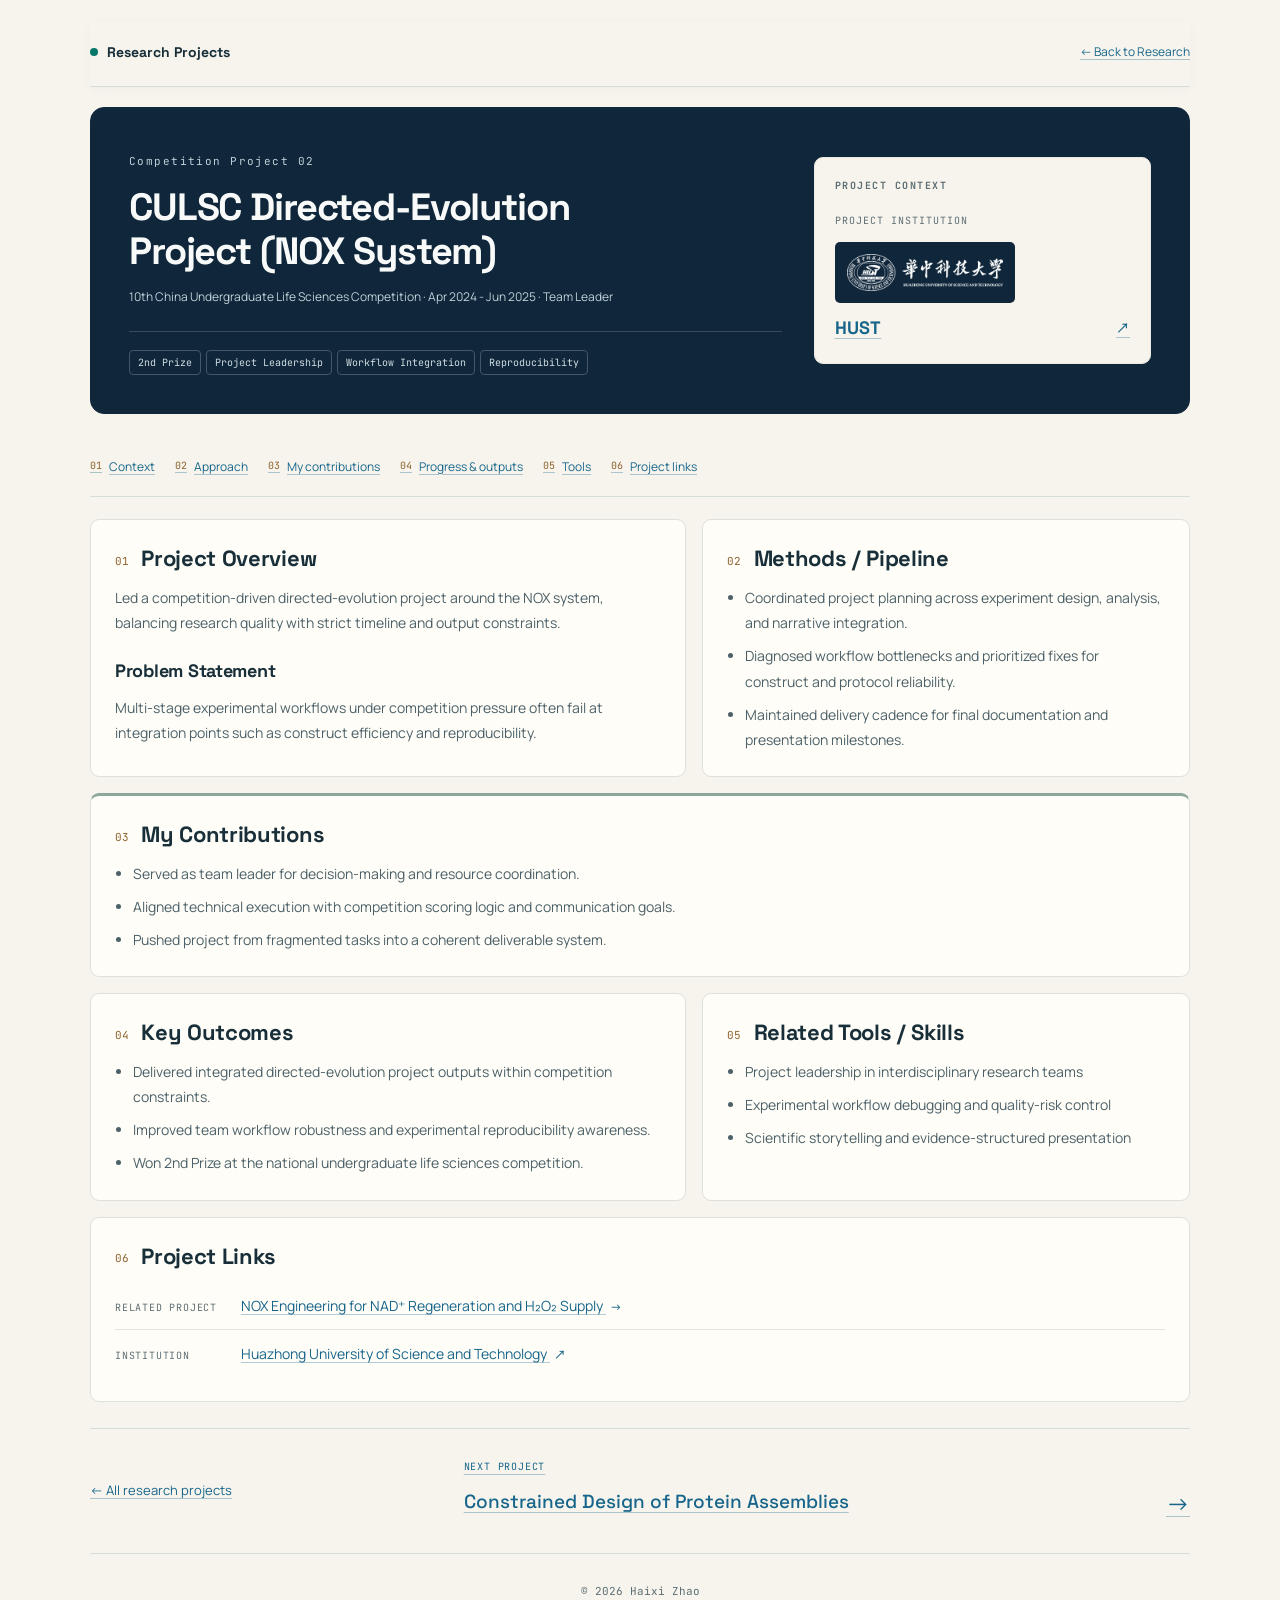
==== projects/culsc-nox-team.html @ 5e9d7536 "Redesign research portfolio with guided exploration and official affiliation resources" ====
<!doctype html>
<html lang="en">
  <head>
    <meta charset="UTF-8" />
    <meta name="viewport" content="width=device-width, initial-scale=1.0" />
    <title>CULSC NOX Project | Haixi Zhao</title>
    <link rel="stylesheet" href="../styles/project.css?v=20261003f" />
  </head>
  <body>
    <main class="project-shell">
      <header class="topbar">
        <div class="logo"><span class="dot"></span>Research Projects</div>
        <a class="backlink" href="../index.html#research">← Back to Research</a>
      </header>

      <section class="project-header">
        <div class="project-header-grid">
          <div>
            <p class="kicker">Competition Project 02</p>
            <h1 class="project-title">CULSC Directed-Evolution Project (NOX System)</h1>
            <p class="project-meta">10th China Undergraduate Life Sciences Competition · Apr 2024 - Jun 2025 · Team Leader</p>
            <div class="tags">
              <span class="tag">2nd Prize</span>
              <span class="tag">Project Leadership</span>
              <span class="tag">Workflow Integration</span>
              <span class="tag">Reproducibility</span>
            </div>
          </div>
          <aside class="project-academic-card">
            <h2>Project Context</h2>
            <div class="academic-stack">
              <div class="academic-item project-institution">
                <span class="academic-label">Project institution</span>
                <a class="institution-link" href="https://english.hust.edu.cn/" target="_blank" rel="noreferrer" aria-label="Huazhong University of Science and Technology official website">
                  <img class="institution-mark institution-mark--inverse" src="../assets/institutions/hust-white.png" alt="" width="400" height="94" />
                  <strong class="institution-name">HUST</strong>
                  <span class="external-arrow" aria-hidden="true">↗</span>
                </a>
              </div>
            </div>
          </aside>
        </div>
      </section>

      <nav class="project-toc" aria-label="Project sections">
        <a href="#question"><span>01</span> Context</a>
        <a href="#approach"><span>02</span> Approach</a>
        <a href="#contributions"><span>03</span> My contributions</a>
        <a href="#progress"><span>04</span> Progress &amp; outputs</a>
        <a href="#tools"><span>05</span> Tools</a>
        <a href="#project-links"><span>06</span> Project links</a>
      </nav>

      <section class="project-layout">
        <article class="block" id="question">
          <h2 data-step="01">Project Overview</h2>
          <p class="section-lead">
            Led a competition-driven directed-evolution project around the NOX system, balancing research quality with strict timeline and output constraints.
          </p>
          <h2>Problem Statement</h2>
          <p class="section-lead">
            Multi-stage experimental workflows under competition pressure often fail at integration points such as construct efficiency and reproducibility.
          </p>
        </article>

        <article class="block" id="approach">
          <h2 data-step="02">Methods / Pipeline</h2>
          <ul class="bullets">
            <li>Coordinated project planning across experiment design, analysis, and narrative integration.</li>
            <li>Diagnosed workflow bottlenecks and prioritized fixes for construct and protocol reliability.</li>
            <li>Maintained delivery cadence for final documentation and presentation milestones.</li>
          </ul>
        </article>

        <article class="block block-contributions" id="contributions">
          <h2 data-step="03">My Contributions</h2>
          <ul class="bullets">
            <li>Served as team leader for decision-making and resource coordination.</li>
            <li>Aligned technical execution with competition scoring logic and communication goals.</li>
            <li>Pushed project from fragmented tasks into a coherent deliverable system.</li>
          </ul>
        </article>

        <article class="block" id="progress">
          <h2 data-step="04">Key Outcomes</h2>
          <ul class="bullets">
            <li>Delivered integrated directed-evolution project outputs within competition constraints.</li>
            <li>Improved team workflow robustness and experimental reproducibility awareness.</li>
            <li>Won 2nd Prize at the national undergraduate life sciences competition.</li>
          </ul>
        </article>

        <article class="block" id="tools">
          <h2 data-step="05">Related Tools / Skills</h2>
          <ul class="bullets">
            <li>Project leadership in interdisciplinary research teams</li>
            <li>Experimental workflow debugging and quality-risk control</li>
            <li>Scientific storytelling and evidence-structured presentation</li>
          </ul>
        </article>
      </section>

      <section class="project-resources block" id="project-links">
        <h2 data-step="06">Project Links</h2>
        <ul class="resource-list">
          <li><span class="resource-type">Related project</span><a href="nox-directed-evolution.html">NOX Engineering for NAD⁺ Regeneration and H₂O₂ Supply <span class="external-arrow" aria-hidden="true">→</span></a></li>
          <li><span class="resource-type">Institution</span><a href="https://english.hust.edu.cn/" target="_blank" rel="noreferrer">Huazhong University of Science and Technology <span class="external-arrow" aria-hidden="true">↗</span></a></li>
        </ul>
      </section>

      <nav class="project-navigation" aria-label="Continue exploring research">
        <a class="project-nav-back" href="../index.html#research">← All research projects</a>
        <a class="project-next" href="rfd3-symmetric-assemblies.html">
          <span class="next-label">Next project</span>
          <strong>Constrained Design of Protein Assemblies</strong>
          <span class="next-arrow" aria-hidden="true">→</span>
        </a>
      </nav>

      <footer class="footer">© <span id="year"></span> Haixi Zhao</footer>
    </main>
    <script src="../scripts/main.js?v=20261003f"></script>
  </body>
</html>
---- styles/project.css ----
@import url("./main.css?v=20261003f");

body {
  --text: #182f3a;
  --muted: #5d6e74;
  --link-color: #17658a;
  --link-hover: #087768;
  --link-active: #075b50;
  --focus-color: #087768;
  color: var(--text);
  background: #f6f4ed;
}

body::before,
body::after,
.project-wave-canvas {
  display: none;
}

.project-shell {
  width: min(1100px, calc(100% - 40px));
  margin: 22px auto 42px;
  position: relative;
}

.project-shell .topbar {
  position: static;
  padding: 10px 0 14px;
  border: 0;
  border-bottom: 1px solid #d7ddd7;
  border-radius: 0;
  background: transparent;
  backdrop-filter: none;
}

.project-shell .logo {
  color: var(--text);
  font-size: 14px;
}

.project-shell .logo .dot {
  background: #087768;
  box-shadow: none;
}

.backlink {
  display: inline-flex;
  align-items: center;
  min-height: 40px;
  color: var(--link-color);
  font-size: 12px;
  transition: color 160ms ease, transform 160ms ease;
}

.backlink:is(:hover, :focus-visible) {
  color: var(--link-hover);
  transform: translateX(-2px);
}

.backlink:active {
  transform: translate(-1px, 1px);
}

.project-header {
  margin-top: 20px;
  border: 1px solid #10263a;
  border-radius: 14px;
  background: #10263a;
  color: #f7faf8;
  padding: clamp(24px, 4vw, 38px);
}

.project-header-grid {
  display: grid;
  grid-template-columns: minmax(0, 1.45fr) minmax(270px, 0.75fr);
  gap: 32px;
  align-items: center;
}

.project-header .kicker {
  display: inline-flex;
  align-items: center;
  gap: 8px;
  margin: 0;
  color: #bfd2d9;
  font-family: "JetBrains Mono", monospace;
  font-size: 11px;
  letter-spacing: 0.13em;
}

.project-header .kicker::before {
  width: 6px;
  height: 6px;
  background: #c7a16a;
  box-shadow: none;
}

.project-title {
  margin: 14px 0 4px;
  color: #f7faf8;
  font-size: clamp(28px, 3.3vw, 38px);
  line-height: 1.14;
  letter-spacing: -0.03em;
  max-width: 27ch;
  text-wrap: balance;
  font-family: "Space Grotesk", "Noto Sans SC", sans-serif;
}

.project-summary {
  max-width: 68ch;
  margin: 18px 0 0;
  color: #d3dfe3;
  font-size: clamp(16px, 1.7vw, 18px);
  line-height: 1.7;
}

.project-meta-row {
  display: flex;
  flex-wrap: wrap;
  gap: 8px;
  margin-top: 22px;
}

.project-meta {
  color: #bfd2d9;
  font-size: 12px;
}

.project-header p.project-meta {
  display: block;
  width: auto;
  margin: 14px 0 0;
  line-height: 1.7;
}

.project-pill {
  display: inline-flex;
  align-items: center;
  min-height: 32px;
  padding: 5px 10px;
  border: 1px solid #425769;
  border-radius: 5px;
  color: #e2ebed;
  font-size: 11px;
  letter-spacing: 0.02em;
}

.project-academic-card {
  border: 1px solid #ece9df;
  border-radius: 9px;
  background: #f6f4ed;
  color: var(--text);
  padding: 20px;
}

.project-academic-card h2 {
  margin: 0 0 18px;
  color: #5d6e74;
  font-size: 10px;
  text-transform: uppercase;
  letter-spacing: 0.15em;
  font-family: "JetBrains Mono", monospace;
}

.academic-stack {
  display: grid;
  gap: 18px;
}

.academic-item + .academic-item {
  padding-top: 16px;
  border-top: 1px solid #d7ddd7;
}

.academic-label {
  display: block;
  margin-bottom: 9px;
  color: var(--muted);
  font-size: 10px;
  letter-spacing: 0.1em;
  text-transform: uppercase;
  font-family: "JetBrains Mono", monospace;
}

.institution-link {
  display: grid;
  grid-template-columns: minmax(0, 1fr) auto;
  align-items: center;
  gap: 10px;
  padding: 4px 0;
}

.institution-mark {
  display: block;
  grid-column: 1 / -1;
  justify-self: start;
  width: auto;
  height: 62px;
  max-width: 100%;
  object-fit: contain;
  margin-bottom: 4px;
}

.institution-mark--wide {
  width: 170px;
  height: auto;
  max-height: 62px;
}

.institution-mark--inverse {
  width: 180px;
  height: auto;
  max-height: none;
  padding: 12px;
  border-radius: 5px;
  background: #10263a;
}

.institution-parent {
  display: inline-grid;
  gap: 7px;
  padding: 4px 0 10px;
  font-size: 11px;
}

.institution-name {
  display: block;
  color: inherit;
  font-size: 18px;
  line-height: 1.25;
  font-weight: 700;
  letter-spacing: 0.01em;
  font-family: "Space Grotesk", "Noto Sans SC", sans-serif;
}

.mentor-name {
  color: var(--text);
  font-size: 19px;
  font-weight: 700;
  line-height: 1.4;
}

.mentor-name a {
  color: var(--link-color);
}

.mentor-name a:is(:hover, :focus-visible) {
  color: var(--link-hover);
}

.lab-link {
  margin: 9px 0 0;
  font-size: 13px;
  line-height: 1.5;
}

.external-arrow {
  display: inline-block;
  margin-left: 4px;
  font-size: 0.85em;
  font-weight: 500;
}

.project-external-link {
  display: grid;
  gap: 8px;
  color: var(--link-color);
  text-decoration: none;
  transition: color 160ms ease, transform 160ms ease;
}

.project-external-link:is(:hover, :focus-visible) {
  color: var(--link-hover);
  transform: translateX(2px);
}

.project-external-link:active {
  transform: translate(1px, 1px);
}

.project-external-link .institution-name,
.project-link-jump {
  color: inherit;
}

.project-link-copy {
  color: var(--muted);
  font-size: 13px;
  line-height: 1.6;
}

.project-link-jump {
  font-size: 12px;
  text-decoration: underline;
  text-underline-offset: 0.22em;
}

.project-header .tags {
  margin-top: 24px;
  padding-top: 18px;
  border-top: 1px solid #354b5d;
}

.project-header .tag {
  border: 1px solid #425769;
  border-radius: 4px;
  color: #cfdee3;
  background: transparent;
  padding: 4px 8px;
  font-size: 10px;
}

.project-header .project-summary a[href],
.project-header a.tag[href] {
  color: #9bd6e7;
  text-decoration-color: #9bd6e766;
}

.project-header .project-summary a[href]:is(:hover, :focus-visible),
.project-header a.tag[href]:is(:hover, :focus-visible) {
  color: #9ee4c5;
  text-decoration-color: currentColor;
  outline-color: #9ee4c5;
}

.project-header .project-summary a[href]:active,
.project-header a.tag[href]:active {
  color: #cbf1e2;
}

.project-header a.tag[href] {
  min-height: 30px;
  display: inline-flex;
  align-items: center;
}

.project-toc {
  display: flex;
  flex-wrap: wrap;
  gap: 4px 20px;
  margin: 22px 0;
  padding: 10px 0;
  border-bottom: 1px solid #d7ddd7;
}

.project-toc a {
  display: inline-flex;
  align-items: center;
  gap: 7px;
  min-height: 40px;
  font-size: 12px;
}

.project-toc a span {
  color: #8f622d;
  font-family: "JetBrains Mono", monospace;
  font-size: 10px;
}

.project-toc a:is(:hover, :focus-visible, :active) span {
  color: inherit;
}

.project-layout {
  display: grid;
  grid-template-columns: minmax(0, 1.1fr) minmax(0, 0.9fr);
  gap: 16px;
}

.block {
  border: 1px solid #dde1da;
  border-radius: 9px;
  background: #fffdf7;
  padding: 24px;
  scroll-margin-top: 24px;
}

.block-contributions {
  grid-column: 1 / -1;
  border-top: 3px solid #8ba89b;
}

.block h2 {
  margin: 0 0 12px;
  color: var(--text);
  font-size: 22px;
  line-height: 1.3;
  letter-spacing: -0.015em;
  font-family: "Space Grotesk", "Noto Sans SC", sans-serif;
}

.block h2[data-step]::before {
  content: attr(data-step);
  display: inline-block;
  margin-right: 12px;
  color: #8f622d;
  font-size: 11px;
  font-weight: 400;
  letter-spacing: 0.02em;
  vertical-align: middle;
  font-family: "JetBrains Mono", monospace;
}

.block .section-lead + h2 {
  margin-top: 24px;
  font-size: 18px;
}

.block .section-lead,
.bullets {
  color: #4b6068;
  font-size: 14px;
  line-height: 1.8;
}

.bullets {
  margin: 0;
  padding-left: 18px;
}

.bullets li + li {
  margin-top: 8px;
}

.project-resources {
  margin-top: 16px;
}

.resource-list {
  list-style: none;
  padding: 0;
  margin: 0;
}

.resource-list li {
  display: grid;
  grid-template-columns: 110px minmax(0, 1fr);
  gap: 16px;
  align-items: baseline;
  padding: 12px 0;
  font-size: 14px;
}

.resource-list li + li {
  border-top: 1px solid #e3e5df;
}

.resource-type,
.next-label {
  color: var(--muted);
  font-size: 10px;
  letter-spacing: 0.08em;
  text-transform: uppercase;
  font-family: "JetBrains Mono", monospace;
}

.project-navigation {
  display: grid;
  grid-template-columns: minmax(0, 0.65fr) minmax(0, 1.35fr);
  gap: 24px;
  align-items: center;
  margin-top: 26px;
  padding: 22px 0;
  border-top: 1px solid #d7ddd7;
  border-bottom: 1px solid #d7ddd7;
}

.project-nav-back {
  display: inline-flex;
  align-items: center;
  min-height: 44px;
  font-size: 13px;
}

.project-next {
  display: grid;
  grid-template-columns: minmax(0, 1fr) auto;
  gap: 7px 14px;
  align-items: center;
  padding: 8px 0;
  transition: color 160ms ease, transform 160ms ease;
}

.project-next .next-label {
  grid-column: 1 / -1;
  color: inherit;
}

.project-next strong {
  font-size: 19px;
  font-weight: 500;
  line-height: 1.4;
  font-family: "Space Grotesk", "Noto Sans SC", sans-serif;
}

.next-arrow {
  font-size: 24px;
}

.project-next:is(:hover, :focus-visible) {
  transform: translateX(3px);
}

.project-next:active {
  transform: translate(1px, 1px);
}

.project-shell .footer {
  display: block;
  margin-top: 20px;
  padding: 10px 0 0;
  text-align: center;
  font-size: 11px;
}

@media (max-width: 900px) {
  .project-header-grid {
    grid-template-columns: 1fr;
    gap: 24px;
  }

  .project-title {
    max-width: 30ch;
  }

  .project-academic-card {
    padding: 18px;
  }

  .academic-stack {
    grid-template-columns: repeat(2, minmax(0, 1fr));
    gap: 24px;
  }

  .academic-item + .academic-item {
    padding-top: 0;
    padding-left: 20px;
    border-top: 0;
    border-left: 1px solid #d7ddd7;
  }

  .project-layout {
    grid-template-columns: 1fr;
  }
}

@media (max-width: 560px) {
  .project-shell {
    width: calc(100% - 28px);
    margin-top: 12px;
  }

  .project-shell .topbar {
    flex-wrap: wrap;
    gap: 2px 14px;
  }

  .project-header {
    padding: 24px 20px;
  }

  .project-title {
    font-size: 28px;
  }

  .academic-stack,
  .project-navigation {
    grid-template-columns: 1fr;
    gap: 18px;
  }

  .academic-item + .academic-item {
    padding-top: 16px;
    padding-left: 0;
    border-top: 1px solid #d7ddd7;
    border-left: 0;
  }

  .project-toc {
    gap: 2px 16px;
    margin: 16px 0;
  }

  .block {
    padding: 20px;
  }

  .resource-list li {
    grid-template-columns: 1fr;
    gap: 5px;
  }
}

@media (prefers-reduced-motion: reduce) {
  .backlink,
  .project-external-link,
  .project-next {
    transition: none;
    transform: none;
  }

  .backlink:is(:hover, :focus-visible, :active),
  .project-external-link:is(:hover, :focus-visible, :active),
  .project-next:is(:hover, :focus-visible, :active) {
    transform: none;
  }
}
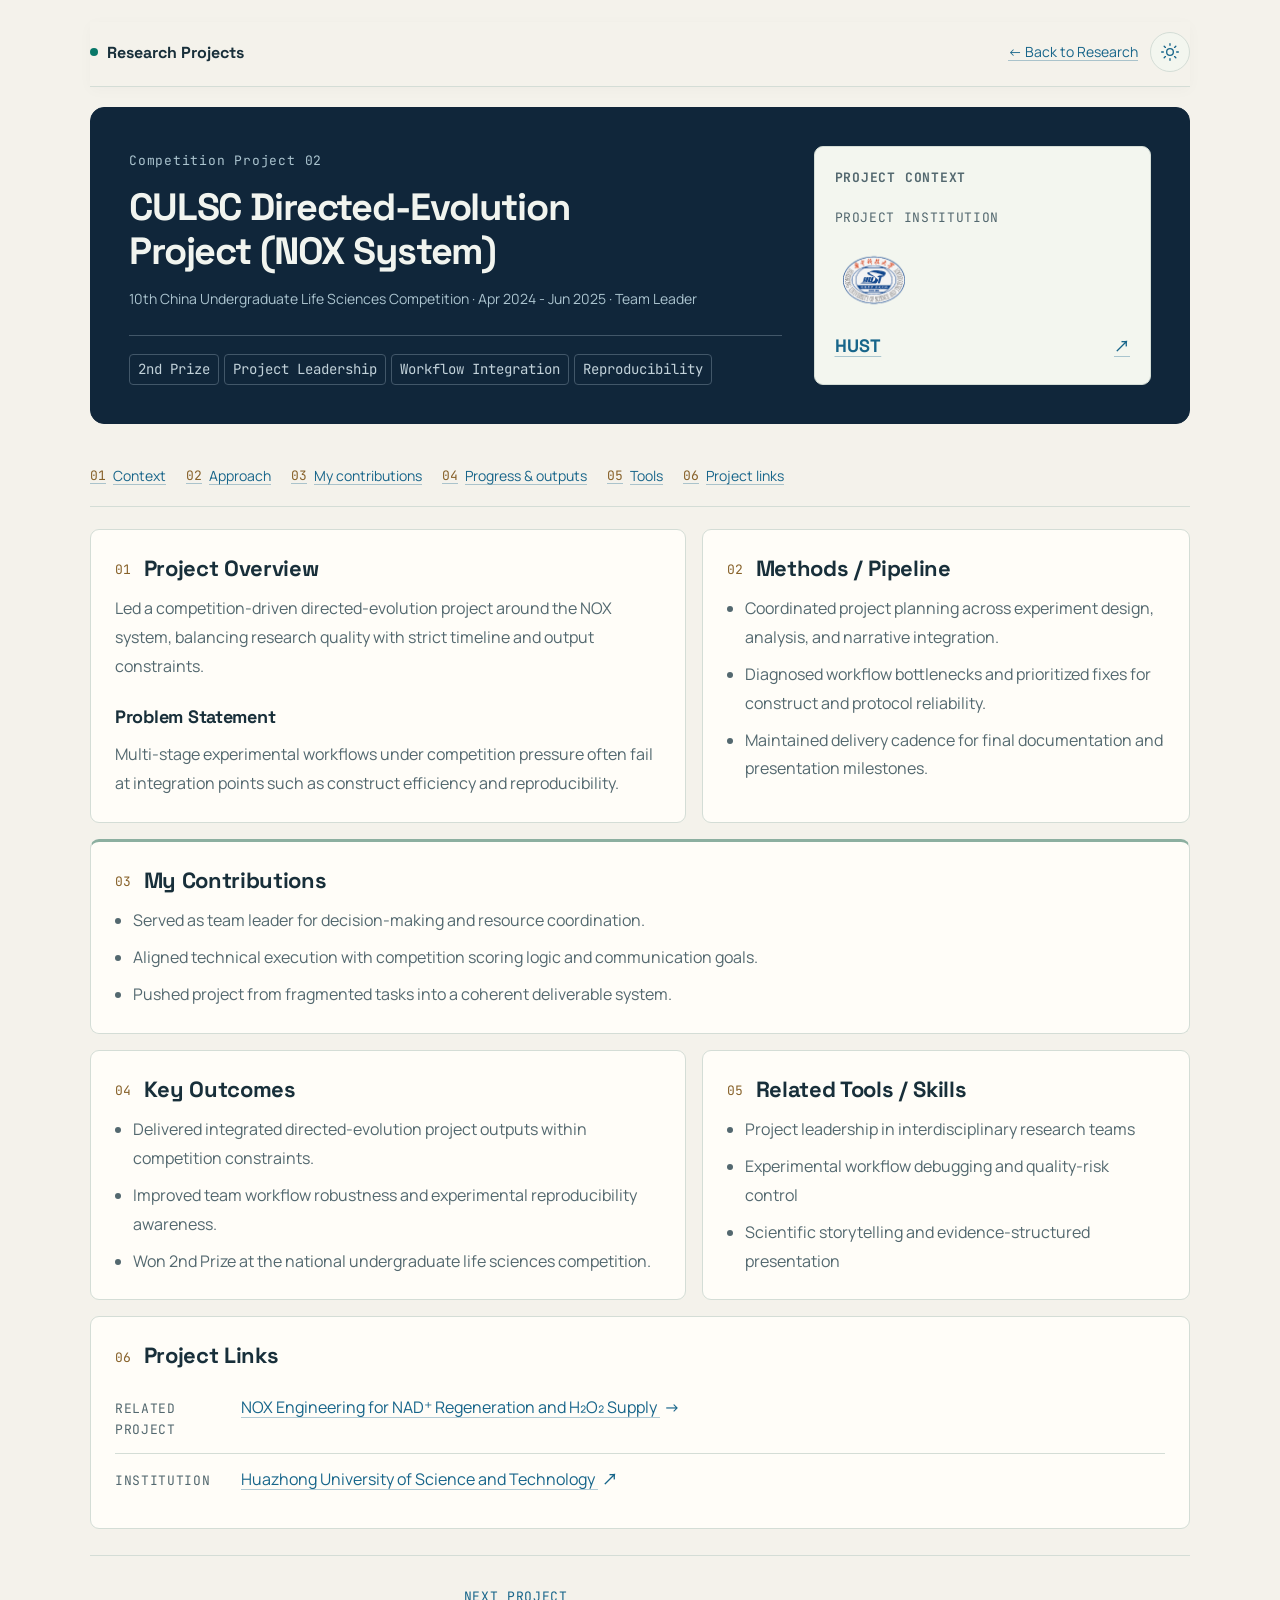
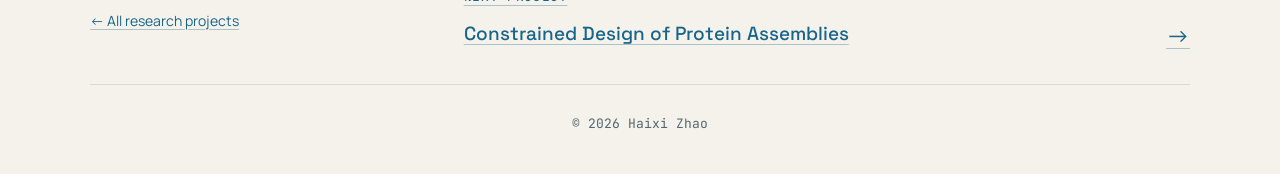
==== commit 564bfeb8: "Add day and night themes, improve readability and link lab profiles" ====
--- a/projects/culsc-nox-team.html
+++ b/projects/culsc-nox-team.html
@@ -1,16 +1,17 @@
 <!doctype html>
-<html lang="en">
+<html lang="en" data-theme="light">
   <head>
     <meta charset="UTF-8" />
     <meta name="viewport" content="width=device-width, initial-scale=1.0" />
     <title>CULSC NOX Project | Haixi Zhao</title>
-    <link rel="stylesheet" href="../styles/project.css?v=20261003f" />
+    <script>(function(){var theme="light";try{var saved=localStorage.getItem("haixi-theme");if(saved==="dark")theme="dark";}catch(e){}document.documentElement.dataset.theme=theme;})();</script>
+    <link rel="stylesheet" href="../styles/project.css?v=20261003g" />
   </head>
   <body>
     <main class="project-shell">
       <header class="topbar">
         <div class="logo"><span class="dot"></span>Research Projects</div>
-        <a class="backlink" href="../index.html#research">← Back to Research</a>
+        <div class="header-controls"><a class="backlink" href="../index.html#research">← Back to Research</a><button class="theme-toggle" type="button" data-theme-toggle aria-label="Switch to dark theme" aria-pressed="false" title="Switch to dark theme"><svg data-theme-icon="day" viewBox="0 0 24 24" width="20" height="20" fill="none" stroke="currentColor" stroke-width="1.6" stroke-linecap="round" aria-hidden="true"><circle cx="12" cy="12" r="4"/><path d="M12 2v2m0 16v2M2 12h2m16 0h2M5 5l1.5 1.5m11 11L19 19M5 19l1.5-1.5m11-11L19 5"/></svg><svg data-theme-icon="night" viewBox="0 0 24 24" width="20" height="20" fill="none" stroke="currentColor" stroke-width="1.6" stroke-linecap="round" stroke-linejoin="round" aria-hidden="true"><path d="M20.5 14.4A8.5 8.5 0 0 1 9.6 3.5a8.5 8.5 0 1 0 10.9 10.9Z"/></svg></button></div>
       </header>
 
       <section class="project-header">
@@ -32,7 +33,7 @@
               <div class="academic-item project-institution">
                 <span class="academic-label">Project institution</span>
                 <a class="institution-link" href="https://english.hust.edu.cn/" target="_blank" rel="noreferrer" aria-label="Huazhong University of Science and Technology official website">
-                  <img class="institution-mark institution-mark--inverse" src="../assets/institutions/hust-white.png" alt="" width="400" height="94" />
+                  <img class="institution-mark" src="../assets/institutions/hust.png" alt="" width="256" height="256" />
                   <strong class="institution-name">HUST</strong>
                   <span class="external-arrow" aria-hidden="true">↗</span>
                 </a>
@@ -119,6 +120,6 @@
 
       <footer class="footer">© <span id="year"></span> Haixi Zhao</footer>
     </main>
-    <script src="../scripts/main.js?v=20261003f"></script>
+    <script src="../scripts/main.js?v=20261003g"></script>
   </body>
 </html>
--- a/styles/project.css
+++ b/styles/project.css
@@ -1,14 +1,7 @@
-@import url("./main.css?v=20261003f");
+@import url("./main.css?v=20261003g");
 
 body {
-  --text: #182f3a;
-  --muted: #5d6e74;
-  --link-color: #17658a;
-  --link-hover: #087768;
-  --link-active: #075b50;
-  --focus-color: #087768;
-  color: var(--text);
-  background: #f6f4ed;
+  font-size: 16px;
 }
 
 body::before,
@@ -25,21 +18,34 @@
 
 .project-shell .topbar {
   position: static;
+  display: flex;
+  justify-content: space-between;
+  align-items: center;
+  gap: 16px;
   padding: 10px 0 14px;
   border: 0;
-  border-bottom: 1px solid #d7ddd7;
+  border-bottom: 1px solid var(--line);
   border-radius: 0;
   background: transparent;
   backdrop-filter: none;
 }
 
+.project-shell .header-controls {
+  display: flex;
+  align-items: center;
+  justify-content: flex-end;
+  flex-wrap: wrap;
+  gap: 12px;
+  min-width: 0;
+}
+
 .project-shell .logo {
-  color: var(--text);
-  font-size: 14px;
+  color: var(--ink);
+  font-size: 16px;
 }
 
 .project-shell .logo .dot {
-  background: #087768;
+  background: var(--accent);
   box-shadow: none;
 }
 
@@ -48,7 +54,7 @@
   align-items: center;
   min-height: 40px;
   color: var(--link-color);
-  font-size: 12px;
+  font-size: 14px;
   transition: color 160ms ease, transform 160ms ease;
 }
 
@@ -63,10 +69,10 @@
 
 .project-header {
   margin-top: 20px;
-  border: 1px solid #10263a;
+  border: 1px solid var(--hero-bg);
   border-radius: 14px;
-  background: #10263a;
-  color: #f7faf8;
+  background: var(--hero-bg);
+  color: var(--hero-text);
   padding: clamp(24px, 4vw, 38px);
 }
 
@@ -82,22 +88,22 @@
   align-items: center;
   gap: 8px;
   margin: 0;
-  color: #bfd2d9;
+  color: var(--hero-subtle);
   font-family: "JetBrains Mono", monospace;
-  font-size: 11px;
-  letter-spacing: 0.13em;
+  font-size: 13px;
+  letter-spacing: 0.06em;
 }
 
 .project-header .kicker::before {
   width: 6px;
   height: 6px;
-  background: #c7a16a;
+  background: var(--number);
   box-shadow: none;
 }
 
 .project-title {
   margin: 14px 0 4px;
-  color: #f7faf8;
+  color: var(--hero-text);
   font-size: clamp(28px, 3.3vw, 38px);
   line-height: 1.14;
   letter-spacing: -0.03em;
@@ -109,7 +115,7 @@
 .project-summary {
   max-width: 68ch;
   margin: 18px 0 0;
-  color: #d3dfe3;
+  color: var(--hero-muted);
   font-size: clamp(16px, 1.7vw, 18px);
   line-height: 1.7;
 }
@@ -122,8 +128,8 @@
 }
 
 .project-meta {
-  color: #bfd2d9;
-  font-size: 12px;
+  color: var(--hero-subtle);
+  font-size: 14px;
 }
 
 .project-header p.project-meta {
@@ -138,27 +144,27 @@
   align-items: center;
   min-height: 32px;
   padding: 5px 10px;
-  border: 1px solid #425769;
+  border: 1px solid var(--hero-line);
   border-radius: 5px;
-  color: #e2ebed;
-  font-size: 11px;
+  color: var(--hero-text);
+  font-size: 14px;
   letter-spacing: 0.02em;
 }
 
 .project-academic-card {
-  border: 1px solid #ece9df;
+  border: 1px solid var(--line);
   border-radius: 9px;
-  background: #f6f4ed;
-  color: var(--text);
+  background: var(--surface);
+  color: var(--ink);
   padding: 20px;
 }
 
 .project-academic-card h2 {
   margin: 0 0 18px;
-  color: #5d6e74;
-  font-size: 10px;
+  color: var(--muted);
+  font-size: 13px;
   text-transform: uppercase;
-  letter-spacing: 0.15em;
+  letter-spacing: 0.06em;
   font-family: "JetBrains Mono", monospace;
 }
 
@@ -169,15 +175,15 @@
 
 .academic-item + .academic-item {
   padding-top: 16px;
-  border-top: 1px solid #d7ddd7;
+  border-top: 1px solid var(--line);
 }
 
 .academic-label {
   display: block;
   margin-bottom: 9px;
   color: var(--muted);
-  font-size: 10px;
-  letter-spacing: 0.1em;
+  font-size: 13px;
+  letter-spacing: 0.05em;
   text-transform: uppercase;
   font-family: "JetBrains Mono", monospace;
 }
@@ -195,32 +201,26 @@
   grid-column: 1 / -1;
   justify-self: start;
   width: auto;
-  height: 62px;
+  height: 78px;
   max-width: 100%;
   object-fit: contain;
   margin-bottom: 4px;
+  padding: 8px;
+  border-radius: 4px;
+  background: var(--mark-bg);
 }
 
 .institution-mark--wide {
-  width: 170px;
+  width: 186px;
   height: auto;
-  max-height: 62px;
-}
-
-.institution-mark--inverse {
-  width: 180px;
-  height: auto;
-  max-height: none;
-  padding: 12px;
-  border-radius: 5px;
-  background: #10263a;
+  max-height: 78px;
 }
 
 .institution-parent {
   display: inline-grid;
   gap: 7px;
   padding: 4px 0 10px;
-  font-size: 11px;
+  font-size: 14px;
 }
 
 .institution-name {
@@ -234,7 +234,7 @@
 }
 
 .mentor-name {
-  color: var(--text);
+  color: var(--ink);
   font-size: 19px;
   font-weight: 700;
   line-height: 1.4;
@@ -250,14 +250,14 @@
 
 .lab-link {
   margin: 9px 0 0;
-  font-size: 13px;
+  font-size: 14px;
   line-height: 1.5;
 }
 
 .external-arrow {
   display: inline-block;
   margin-left: 4px;
-  font-size: 0.85em;
+  font-size: 1em;
   font-weight: 500;
 }
 
@@ -285,12 +285,12 @@
 
 .project-link-copy {
   color: var(--muted);
-  font-size: 13px;
+  font-size: 14px;
   line-height: 1.6;
 }
 
 .project-link-jump {
-  font-size: 12px;
+  font-size: 14px;
   text-decoration: underline;
   text-underline-offset: 0.22em;
 }
@@ -298,34 +298,34 @@
 .project-header .tags {
   margin-top: 24px;
   padding-top: 18px;
-  border-top: 1px solid #354b5d;
+  border-top: 1px solid var(--hero-line);
 }
 
 .project-header .tag {
-  border: 1px solid #425769;
+  border: 1px solid var(--hero-line);
   border-radius: 4px;
-  color: #cfdee3;
+  color: var(--hero-muted);
   background: transparent;
   padding: 4px 8px;
-  font-size: 10px;
+  font-size: 14px;
 }
 
 .project-header .project-summary a[href],
 .project-header a.tag[href] {
-  color: #9bd6e7;
-  text-decoration-color: #9bd6e766;
+  color: var(--hero-link);
+  text-decoration-color: var(--hero-link);
 }
 
 .project-header .project-summary a[href]:is(:hover, :focus-visible),
 .project-header a.tag[href]:is(:hover, :focus-visible) {
-  color: #9ee4c5;
+  color: var(--hero-hover);
   text-decoration-color: currentColor;
-  outline-color: #9ee4c5;
+  outline-color: var(--hero-hover);
 }
 
 .project-header .project-summary a[href]:active,
 .project-header a.tag[href]:active {
-  color: #cbf1e2;
+  color: var(--hero-active);
 }
 
 .project-header a.tag[href] {
@@ -340,7 +340,7 @@
   gap: 4px 20px;
   margin: 22px 0;
   padding: 10px 0;
-  border-bottom: 1px solid #d7ddd7;
+  border-bottom: 1px solid var(--line);
 }
 
 .project-toc a {
@@ -348,13 +348,13 @@
   align-items: center;
   gap: 7px;
   min-height: 40px;
-  font-size: 12px;
+  font-size: 14px;
 }
 
 .project-toc a span {
-  color: #8f622d;
+  color: var(--number);
   font-family: "JetBrains Mono", monospace;
-  font-size: 10px;
+  font-size: 13px;
 }
 
 .project-toc a:is(:hover, :focus-visible, :active) span {
@@ -368,21 +368,21 @@
 }
 
 .block {
-  border: 1px solid #dde1da;
+  border: 1px solid var(--line);
   border-radius: 9px;
-  background: #fffdf7;
+  background: var(--paper);
   padding: 24px;
   scroll-margin-top: 24px;
 }
 
 .block-contributions {
   grid-column: 1 / -1;
-  border-top: 3px solid #8ba89b;
+  border-top: 3px solid var(--line-strong);
 }
 
 .block h2 {
   margin: 0 0 12px;
-  color: var(--text);
+  color: var(--ink);
   font-size: 22px;
   line-height: 1.3;
   letter-spacing: -0.015em;
@@ -393,8 +393,8 @@
   content: attr(data-step);
   display: inline-block;
   margin-right: 12px;
-  color: #8f622d;
-  font-size: 11px;
+  color: var(--number);
+  font-size: 13px;
   font-weight: 400;
   letter-spacing: 0.02em;
   vertical-align: middle;
@@ -408,8 +408,8 @@
 
 .block .section-lead,
 .bullets {
-  color: #4b6068;
-  font-size: 14px;
+  color: var(--muted);
+  font-size: 16px;
   line-height: 1.8;
 }
 
@@ -438,18 +438,18 @@
   gap: 16px;
   align-items: baseline;
   padding: 12px 0;
-  font-size: 14px;
+  font-size: 16px;
 }
 
 .resource-list li + li {
-  border-top: 1px solid #e3e5df;
+  border-top: 1px solid var(--line);
 }
 
 .resource-type,
 .next-label {
   color: var(--muted);
-  font-size: 10px;
-  letter-spacing: 0.08em;
+  font-size: 13px;
+  letter-spacing: 0.05em;
   text-transform: uppercase;
   font-family: "JetBrains Mono", monospace;
 }
@@ -461,15 +461,15 @@
   align-items: center;
   margin-top: 26px;
   padding: 22px 0;
-  border-top: 1px solid #d7ddd7;
-  border-bottom: 1px solid #d7ddd7;
+  border-top: 1px solid var(--line);
+  border-bottom: 1px solid var(--line);
 }
 
 .project-nav-back {
   display: inline-flex;
   align-items: center;
   min-height: 44px;
-  font-size: 13px;
+  font-size: 14px;
 }
 
 .project-next {
@@ -510,7 +510,7 @@
   margin-top: 20px;
   padding: 10px 0 0;
   text-align: center;
-  font-size: 11px;
+  font-size: 13px;
 }
 
 @media (max-width: 900px) {
@@ -536,7 +536,7 @@
     padding-top: 0;
     padding-left: 20px;
     border-top: 0;
-    border-left: 1px solid #d7ddd7;
+    border-left: 1px solid var(--line);
   }
 
   .project-layout {
@@ -552,7 +552,12 @@
 
   .project-shell .topbar {
     flex-wrap: wrap;
-    gap: 2px 14px;
+    gap: 8px 14px;
+  }
+
+  .project-shell .header-controls {
+    width: 100%;
+    justify-content: space-between;
   }
 
   .project-header {
@@ -572,7 +577,7 @@
   .academic-item + .academic-item {
     padding-top: 16px;
     padding-left: 0;
-    border-top: 1px solid #d7ddd7;
+    border-top: 1px solid var(--line);
     border-left: 0;
   }
 
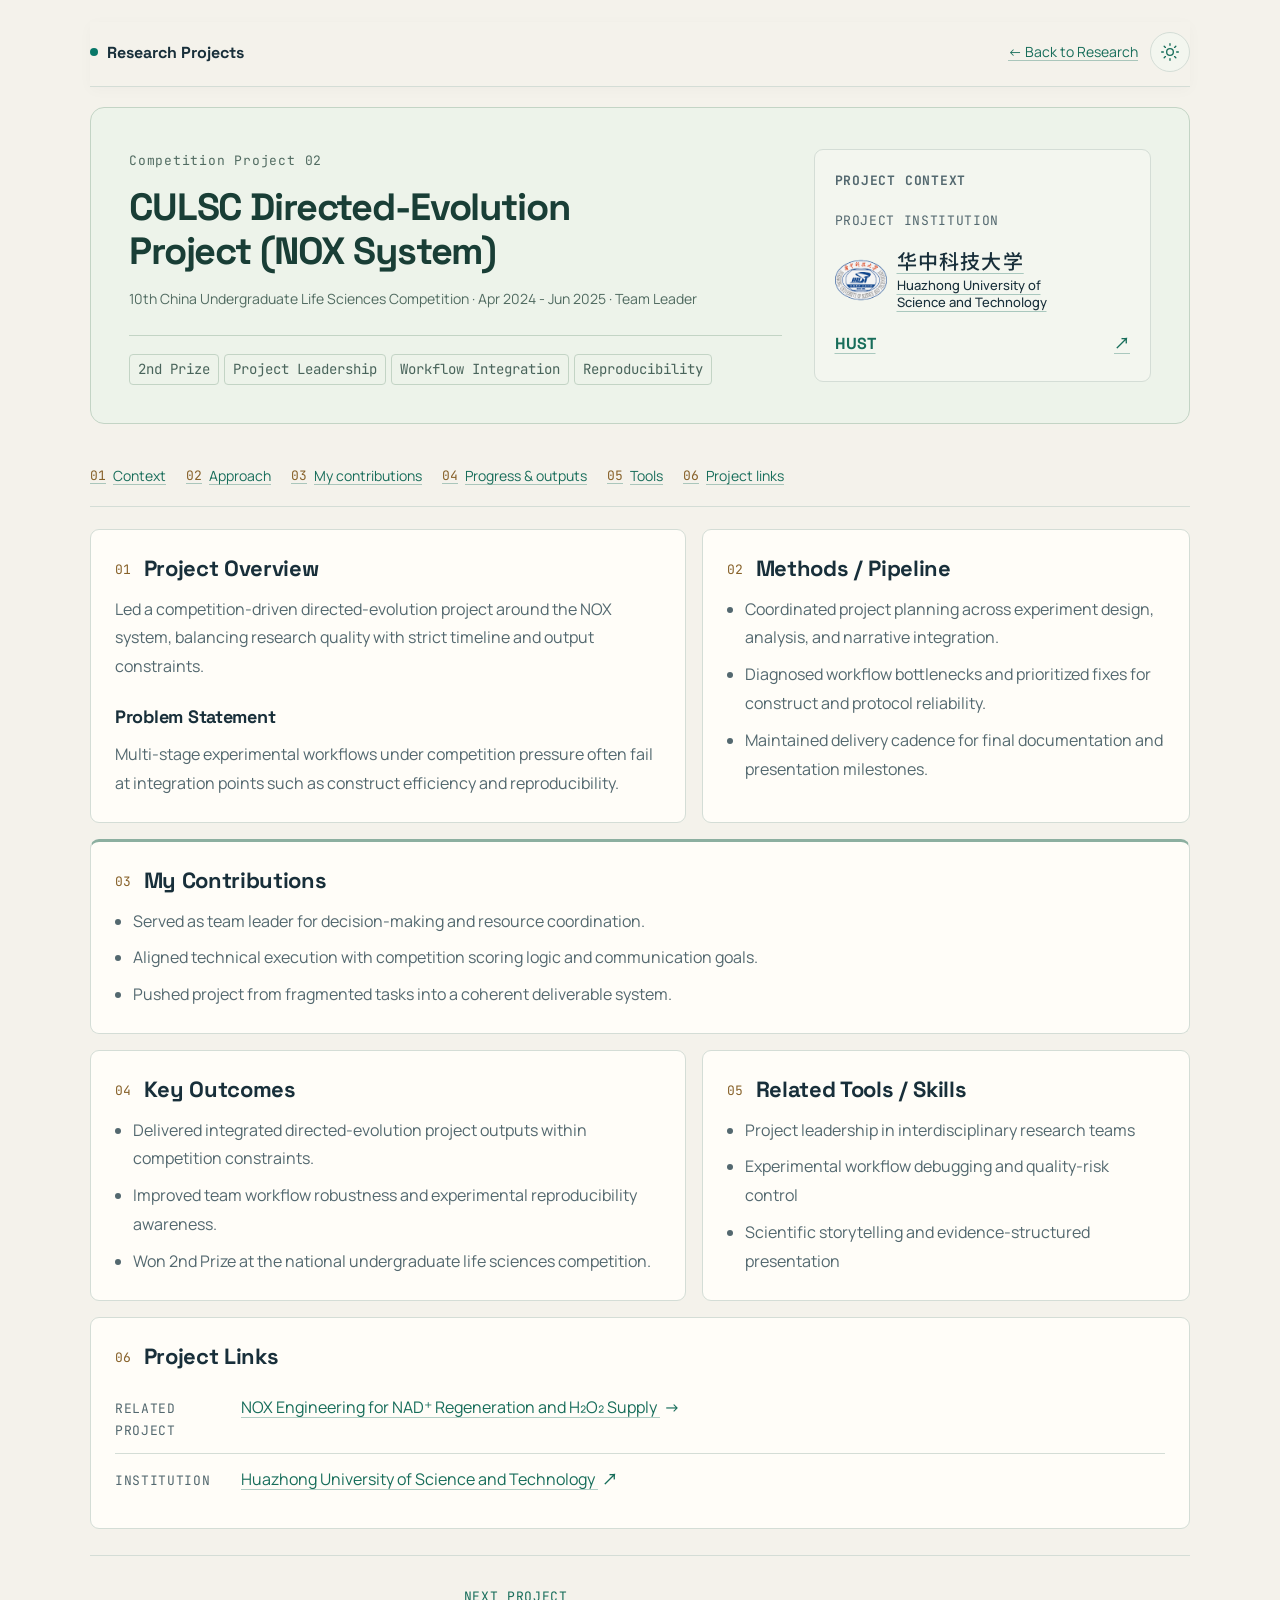
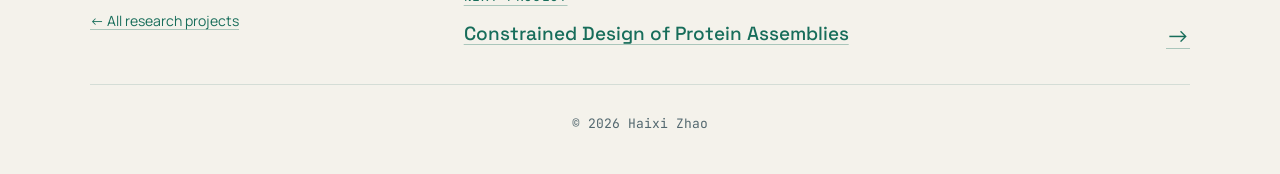
==== commit ee03d490: "Unify university identities and make daytime design fully light" ====
--- a/projects/culsc-nox-team.html
+++ b/projects/culsc-nox-team.html
@@ -5,7 +5,7 @@
     <meta name="viewport" content="width=device-width, initial-scale=1.0" />
     <title>CULSC NOX Project | Haixi Zhao</title>
     <script>(function(){var theme="light";try{var saved=localStorage.getItem("haixi-theme");if(saved==="dark")theme="dark";}catch(e){}document.documentElement.dataset.theme=theme;})();</script>
-    <link rel="stylesheet" href="../styles/project.css?v=20261003g" />
+    <link rel="stylesheet" href="../styles/project.css?v=20261003h" />
   </head>
   <body>
     <main class="project-shell">
@@ -33,7 +33,7 @@
               <div class="academic-item project-institution">
                 <span class="academic-label">Project institution</span>
                 <a class="institution-link" href="https://english.hust.edu.cn/" target="_blank" rel="noreferrer" aria-label="Huazhong University of Science and Technology official website">
-                  <img class="institution-mark" src="../assets/institutions/hust.png" alt="" width="256" height="256" />
+                  <span class="institution-mark institution-name-lockup brand-light"><img class="institution-seal" src="../assets/institutions/hust.png" alt="" width="256" height="256" /><span class="institution-name-copy"><strong lang="zh-CN">华中科技大学</strong><small>Huazhong University of<br />Science and Technology</small></span></span><img class="institution-mark brand-dark" src="../assets/institutions/hust-white.png" alt="" width="400" height="94" />
                   <strong class="institution-name">HUST</strong>
                   <span class="external-arrow" aria-hidden="true">↗</span>
                 </a>
@@ -120,6 +120,6 @@
 
       <footer class="footer">© <span id="year"></span> Haixi Zhao</footer>
     </main>
-    <script src="../scripts/main.js?v=20261003g"></script>
+    <script src="../scripts/main.js?v=20261003h"></script>
   </body>
 </html>
--- a/styles/project.css
+++ b/styles/project.css
@@ -1,4 +1,4 @@
-@import url("./main.css?v=20261003g");
+@import url("./main.css?v=20261003h");
 
 body {
   font-size: 16px;
@@ -69,7 +69,7 @@
 
 .project-header {
   margin-top: 20px;
-  border: 1px solid var(--hero-bg);
+  border: 1px solid var(--hero-line);
   border-radius: 14px;
   background: var(--hero-bg);
   color: var(--hero-text);
@@ -200,20 +200,37 @@
   display: block;
   grid-column: 1 / -1;
   justify-self: start;
-  width: auto;
-  height: 78px;
+  width: 240px;
+  height: 72px;
   max-width: 100%;
   object-fit: contain;
+  object-position: left center;
   margin-bottom: 4px;
-  padding: 8px;
-  border-radius: 4px;
-  background: var(--mark-bg);
-}
-
-.institution-mark--wide {
-  width: 186px;
-  height: auto;
-  max-height: 78px;
+  padding: 0;
+  border: 0;
+  border-radius: 0;
+  background: transparent;
+}
+
+.project-academic-card .institution-name-lockup {
+  display: flex;
+  gap: 10px;
+  width: 100%;
+}
+
+.project-academic-card .institution-name-lockup .institution-seal {
+  flex: 0 0 52px;
+  width: 52px;
+  height: 52px;
+  max-height: none;
+}
+
+.project-academic-card .institution-name-copy strong {
+  font-size: 20px;
+}
+
+.project-academic-card .institution-name-copy small {
+  font-size: 13px;
 }
 
 .institution-parent {
@@ -226,16 +243,16 @@
 .institution-name {
   display: block;
   color: inherit;
-  font-size: 18px;
-  line-height: 1.25;
+  font-size: 16px;
+  line-height: 1.45;
   font-weight: 700;
-  letter-spacing: 0.01em;
+  letter-spacing: 0;
   font-family: "Space Grotesk", "Noto Sans SC", sans-serif;
 }
 
 .mentor-name {
   color: var(--ink);
-  font-size: 19px;
+  font-size: 18px;
   font-weight: 700;
   line-height: 1.4;
 }
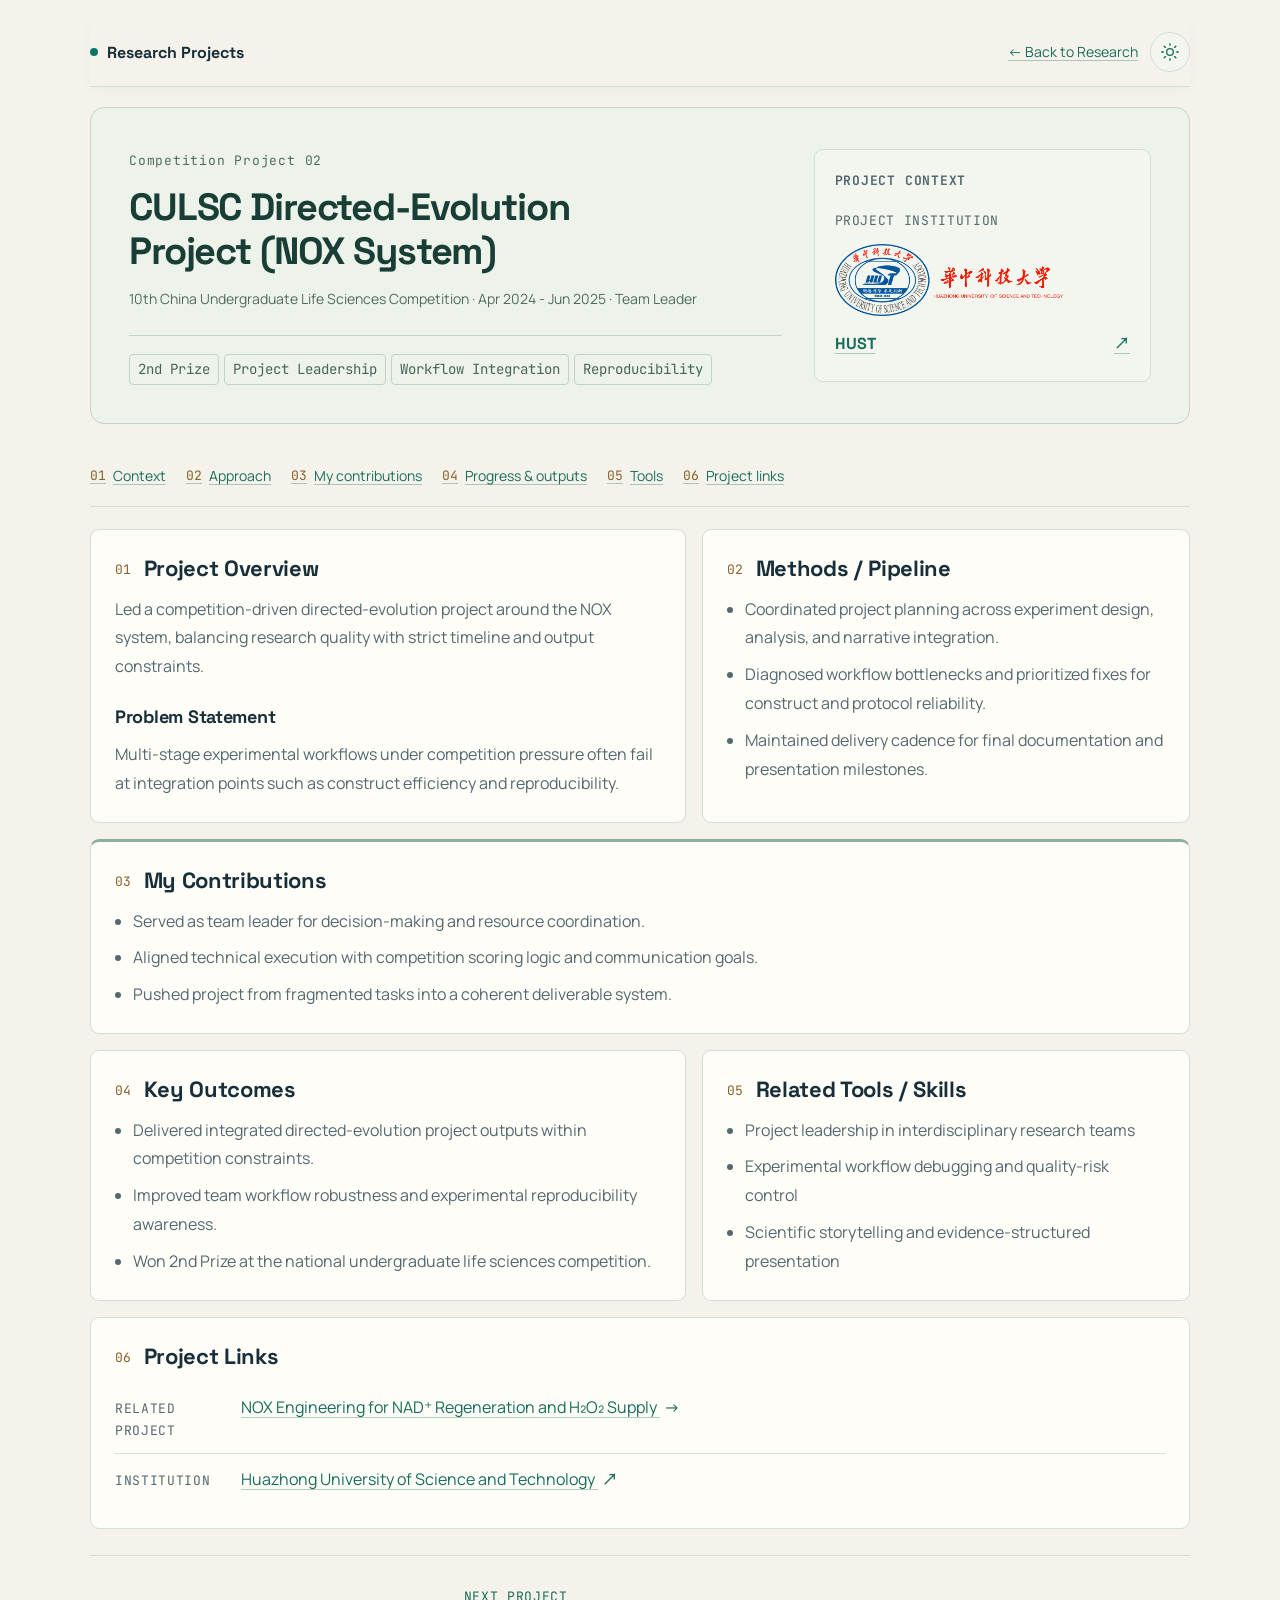
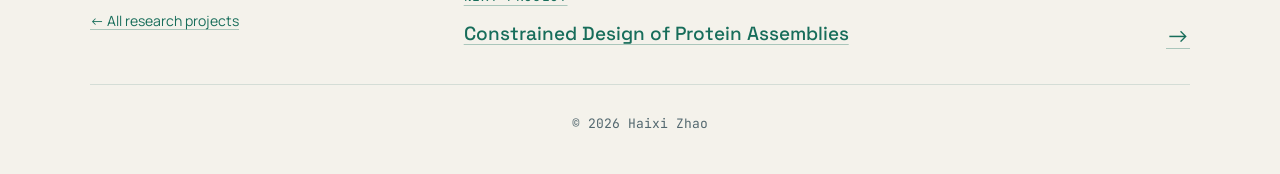
==== commit e23cd575: "Replace typeset HUST name with the complete transparent university lockup" ====
--- a/projects/culsc-nox-team.html
+++ b/projects/culsc-nox-team.html
@@ -5,7 +5,7 @@
     <meta name="viewport" content="width=device-width, initial-scale=1.0" />
     <title>CULSC NOX Project | Haixi Zhao</title>
     <script>(function(){var theme="light";try{var saved=localStorage.getItem("haixi-theme");if(saved==="dark")theme="dark";}catch(e){}document.documentElement.dataset.theme=theme;})();</script>
-    <link rel="stylesheet" href="../styles/project.css?v=20261003h" />
+    <link rel="stylesheet" href="../styles/project.css?v=20261003i" />
   </head>
   <body>
     <main class="project-shell">
@@ -33,7 +33,7 @@
               <div class="academic-item project-institution">
                 <span class="academic-label">Project institution</span>
                 <a class="institution-link" href="https://english.hust.edu.cn/" target="_blank" rel="noreferrer" aria-label="Huazhong University of Science and Technology official website">
-                  <span class="institution-mark institution-name-lockup brand-light"><img class="institution-seal" src="../assets/institutions/hust.png" alt="" width="256" height="256" /><span class="institution-name-copy"><strong lang="zh-CN">华中科技大学</strong><small>Huazhong University of<br />Science and Technology</small></span></span><img class="institution-mark brand-dark" src="../assets/institutions/hust-white.png" alt="" width="400" height="94" />
+                  <img class="institution-mark brand-light" src="../assets/institutions/hust-lockup.png" alt="" width="1707" height="539" /><img class="institution-mark brand-dark" src="../assets/institutions/hust-white.png" alt="" width="400" height="94" />
                   <strong class="institution-name">HUST</strong>
                   <span class="external-arrow" aria-hidden="true">↗</span>
                 </a>
--- a/styles/project.css
+++ b/styles/project.css
@@ -1,4 +1,4 @@
-@import url("./main.css?v=20261003h");
+@import url("./main.css?v=20261003i");
 
 body {
   font-size: 16px;
@@ -212,27 +212,6 @@
   background: transparent;
 }
 
-.project-academic-card .institution-name-lockup {
-  display: flex;
-  gap: 10px;
-  width: 100%;
-}
-
-.project-academic-card .institution-name-lockup .institution-seal {
-  flex: 0 0 52px;
-  width: 52px;
-  height: 52px;
-  max-height: none;
-}
-
-.project-academic-card .institution-name-copy strong {
-  font-size: 20px;
-}
-
-.project-academic-card .institution-name-copy small {
-  font-size: 13px;
-}
-
 .institution-parent {
   display: inline-grid;
   gap: 7px;
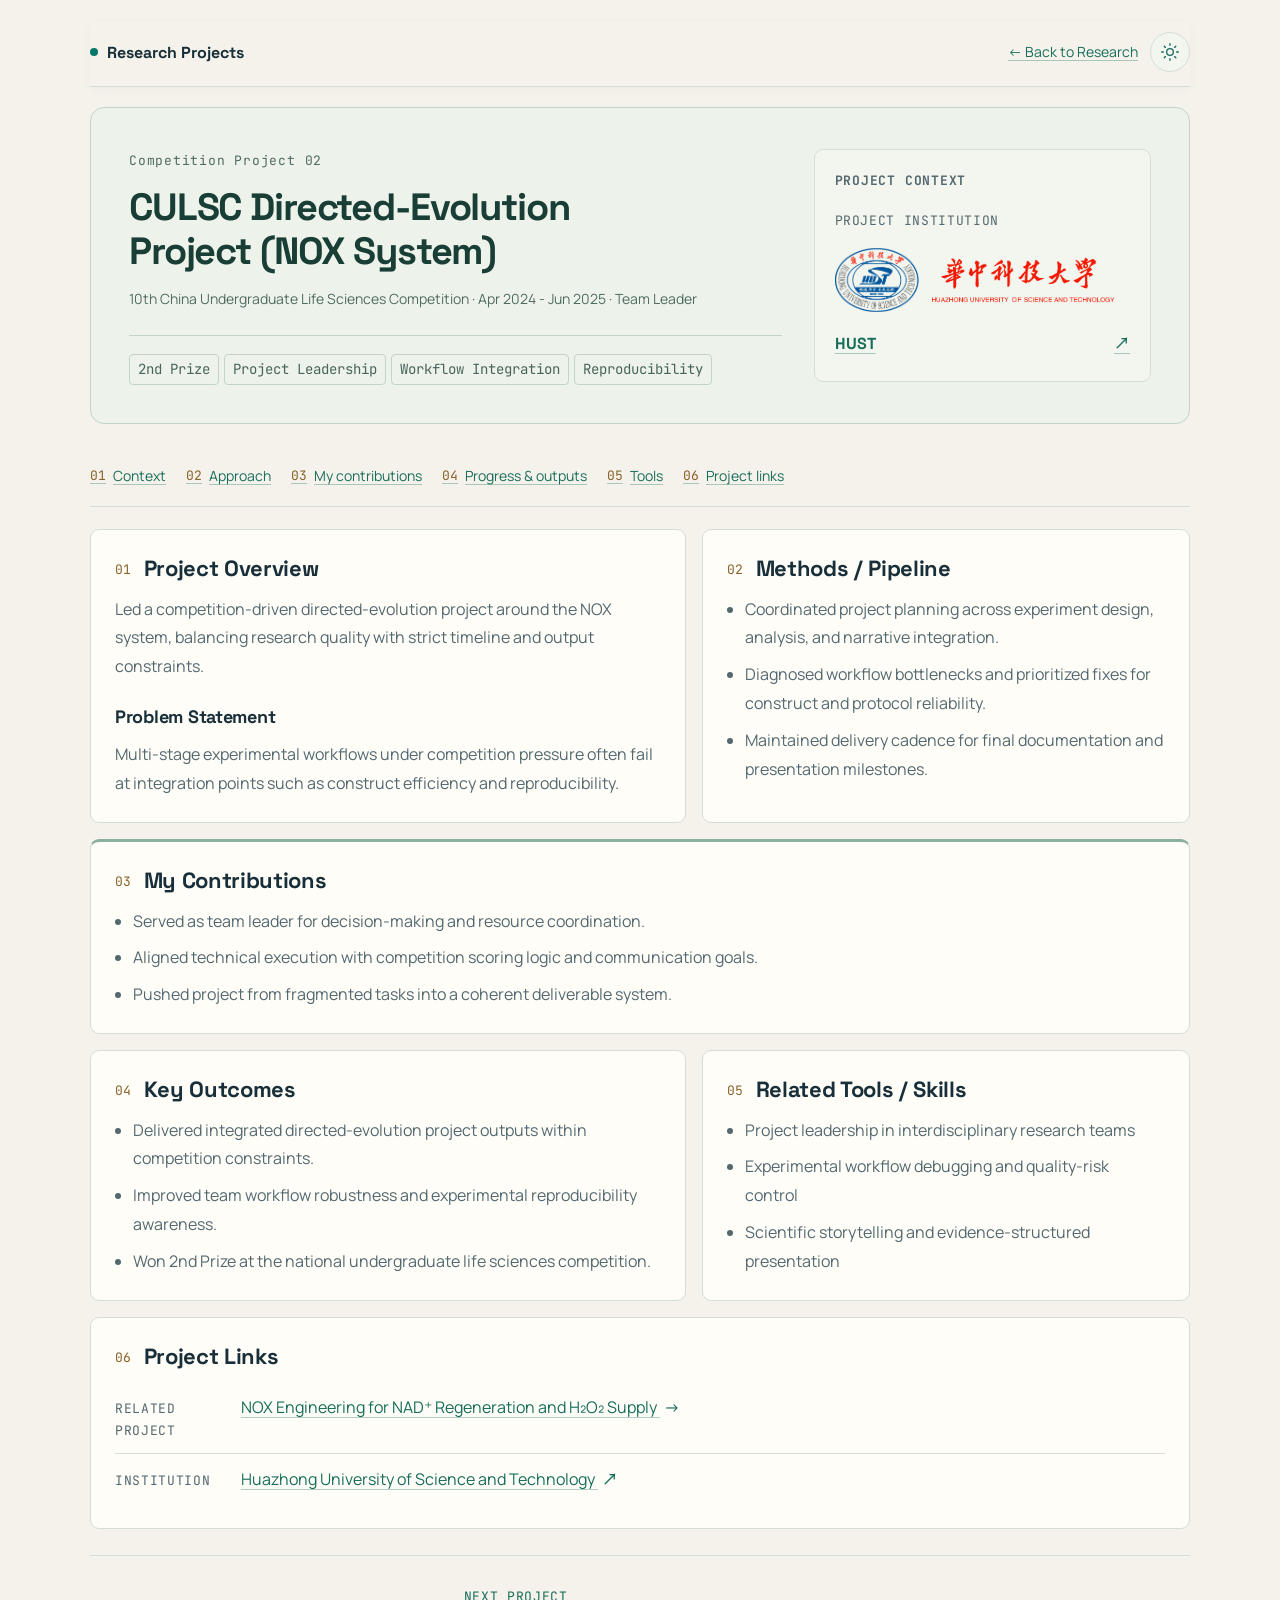
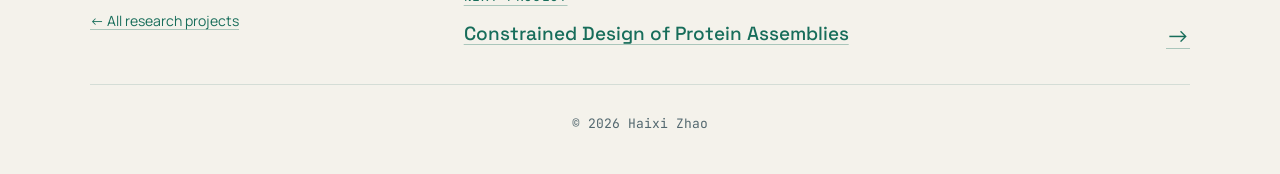
==== commit 21410492: "Improve daytime HUST wordmark readability while keeping night styling" ====
--- a/projects/culsc-nox-team.html
+++ b/projects/culsc-nox-team.html
@@ -5,7 +5,7 @@
     <meta name="viewport" content="width=device-width, initial-scale=1.0" />
     <title>CULSC NOX Project | Haixi Zhao</title>
     <script>(function(){var theme="light";try{var saved=localStorage.getItem("haixi-theme");if(saved==="dark")theme="dark";}catch(e){}document.documentElement.dataset.theme=theme;})();</script>
-    <link rel="stylesheet" href="../styles/project.css?v=20261003i" />
+    <link rel="stylesheet" href="../styles/project.css?v=20261003j" />
   </head>
   <body>
     <main class="project-shell">
@@ -33,7 +33,7 @@
               <div class="academic-item project-institution">
                 <span class="academic-label">Project institution</span>
                 <a class="institution-link" href="https://english.hust.edu.cn/" target="_blank" rel="noreferrer" aria-label="Huazhong University of Science and Technology official website">
-                  <img class="institution-mark brand-light" src="../assets/institutions/hust-lockup.png" alt="" width="1707" height="539" /><img class="institution-mark brand-dark" src="../assets/institutions/hust-white.png" alt="" width="400" height="94" />
+                  <svg class="hust-day-lockup brand-light" viewBox="0 0 280 72" width="280" height="72" aria-hidden="true" focusable="false"><svg x="0" y="4" width="84" height="64" viewBox="0 0 712 539" preserveAspectRatio="xMinYMid meet" overflow="hidden"><image href="../assets/institutions/hust-lockup.png" width="1707" height="539"></image></svg><svg x="96" y="4" width="184" height="64" viewBox="735 164 975 244" preserveAspectRatio="xMinYMid meet" overflow="hidden"><image href="../assets/institutions/hust-lockup.png" width="1707" height="539"></image></svg></svg><img class="institution-mark brand-dark" src="../assets/institutions/hust-white.png" alt="" width="400" height="94" />
                   <strong class="institution-name">HUST</strong>
                   <span class="external-arrow" aria-hidden="true">↗</span>
                 </a>
--- a/styles/project.css
+++ b/styles/project.css
@@ -1,4 +1,4 @@
-@import url("./main.css?v=20261003i");
+@import url("./main.css?v=20261003j");
 
 body {
   font-size: 16px;
@@ -606,3 +606,14 @@
     transform: none;
   }
 }
+
+/* Keep the original HUST lettering clear in the narrower context column. */
+.project-academic-card .hust-day-lockup {
+  display:block;
+  grid-column:1 / -1;
+  justify-self:start;
+  width:280px;
+  height:72px;
+  max-width:100%;
+  margin-bottom:4px;
+}
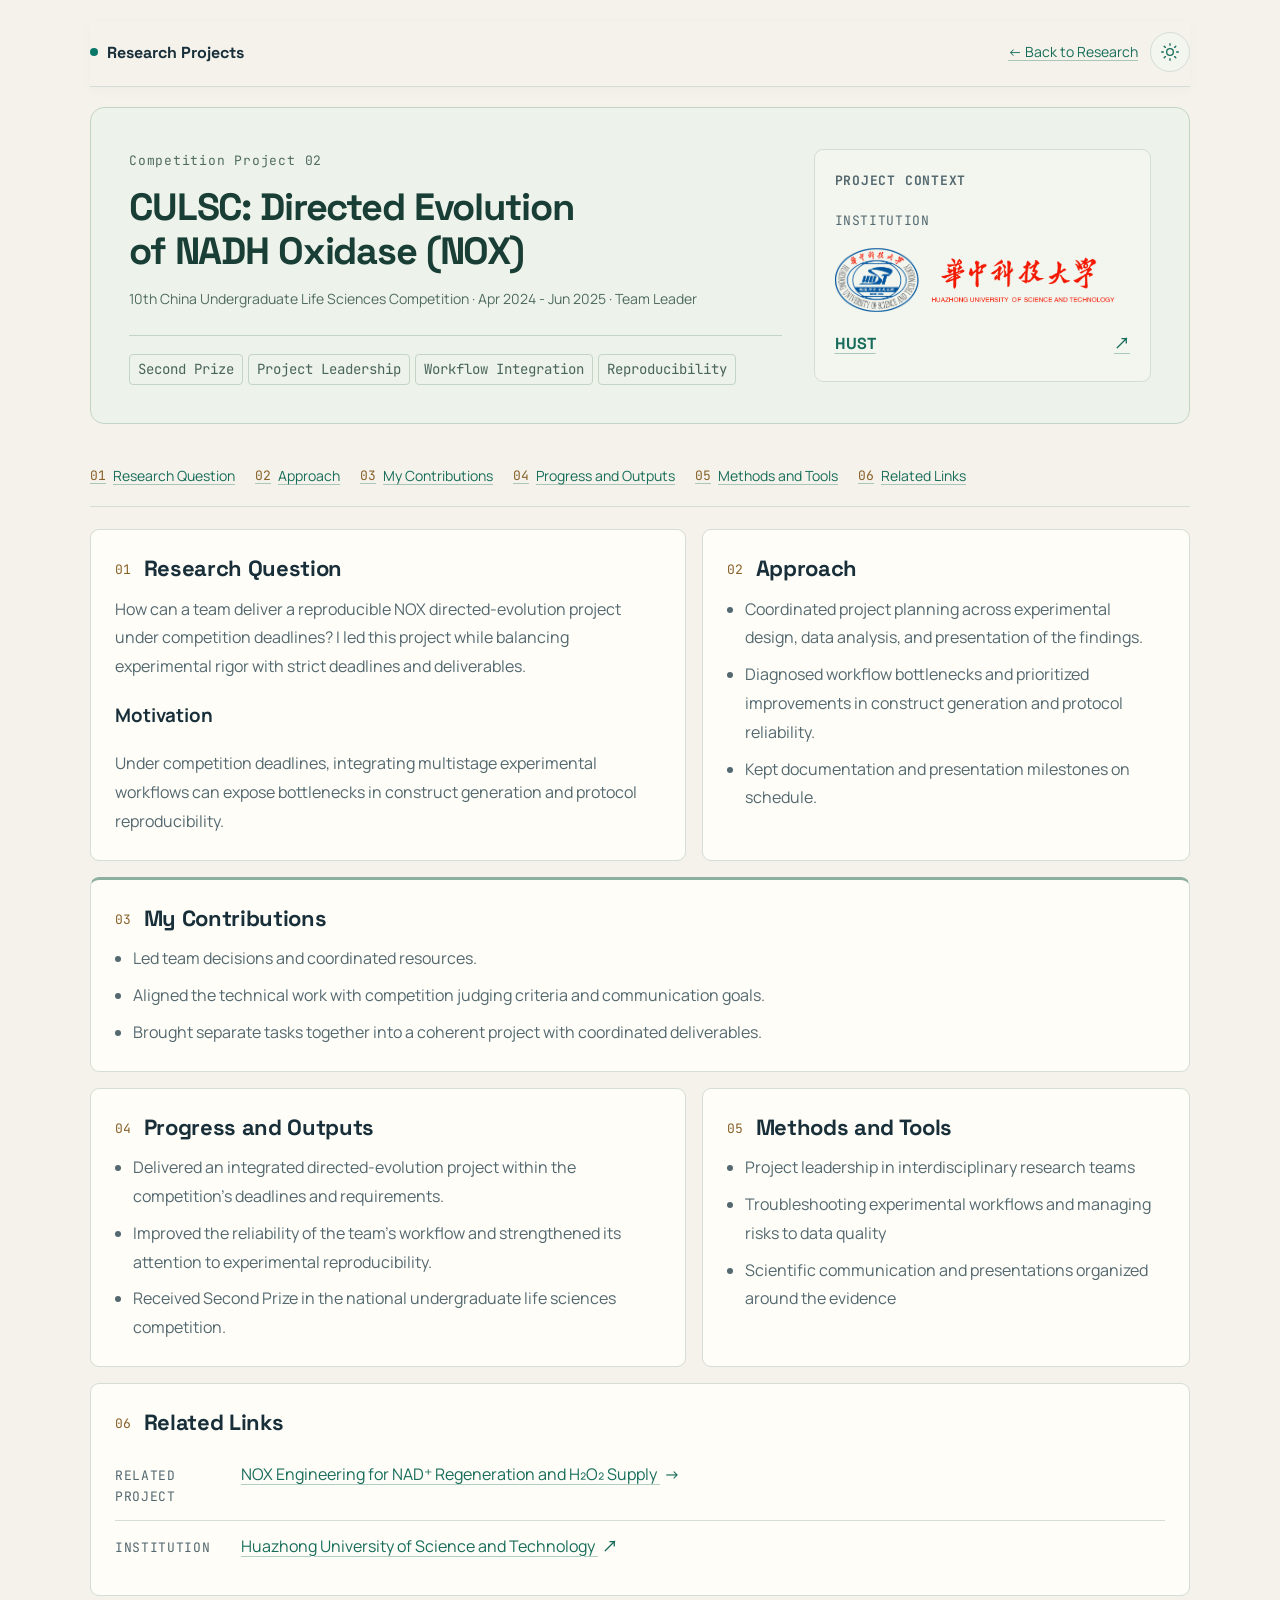
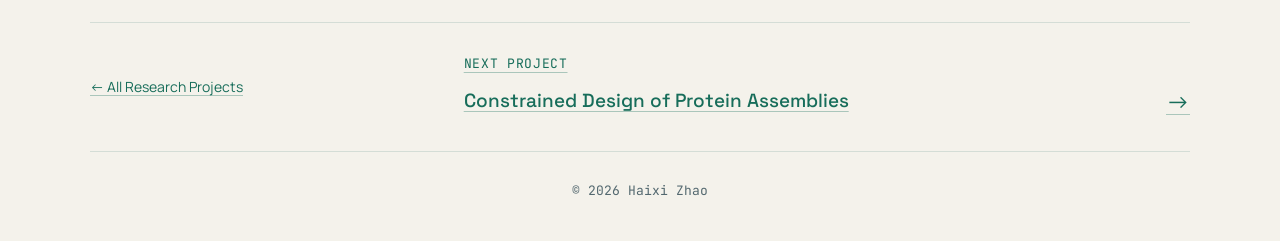
==== commit 103ef86a: "Polish academic English across the homepage and all project pages" ====
--- a/projects/culsc-nox-team.html
+++ b/projects/culsc-nox-team.html
@@ -5,7 +5,7 @@
     <meta name="viewport" content="width=device-width, initial-scale=1.0" />
     <title>CULSC NOX Project | Haixi Zhao</title>
     <script>(function(){var theme="light";try{var saved=localStorage.getItem("haixi-theme");if(saved==="dark")theme="dark";}catch(e){}document.documentElement.dataset.theme=theme;})();</script>
-    <link rel="stylesheet" href="../styles/project.css?v=20261003j" />
+    <link rel="stylesheet" href="../styles/project.css?v=20261003k" />
   </head>
   <body>
     <main class="project-shell">
@@ -18,10 +18,10 @@
         <div class="project-header-grid">
           <div>
             <p class="kicker">Competition Project 02</p>
-            <h1 class="project-title">CULSC Directed-Evolution Project (NOX System)</h1>
+            <h1 class="project-title">CULSC: Directed Evolution of NADH Oxidase (NOX)</h1>
             <p class="project-meta">10th China Undergraduate Life Sciences Competition · Apr 2024 - Jun 2025 · Team Leader</p>
             <div class="tags">
-              <span class="tag">2nd Prize</span>
+              <span class="tag">Second Prize</span>
               <span class="tag">Project Leadership</span>
               <span class="tag">Workflow Integration</span>
               <span class="tag">Reproducibility</span>
@@ -31,7 +31,7 @@
             <h2>Project Context</h2>
             <div class="academic-stack">
               <div class="academic-item project-institution">
-                <span class="academic-label">Project institution</span>
+                <span class="academic-label">Institution</span>
                 <a class="institution-link" href="https://english.hust.edu.cn/" target="_blank" rel="noreferrer" aria-label="Huazhong University of Science and Technology official website">
                   <svg class="hust-day-lockup brand-light" viewBox="0 0 280 72" width="280" height="72" aria-hidden="true" focusable="false"><svg x="0" y="4" width="84" height="64" viewBox="0 0 712 539" preserveAspectRatio="xMinYMid meet" overflow="hidden"><image href="../assets/institutions/hust-lockup.png" width="1707" height="539"></image></svg><svg x="96" y="4" width="184" height="64" viewBox="735 164 975 244" preserveAspectRatio="xMinYMid meet" overflow="hidden"><image href="../assets/institutions/hust-lockup.png" width="1707" height="539"></image></svg></svg><img class="institution-mark brand-dark" src="../assets/institutions/hust-white.png" alt="" width="400" height="94" />
                   <strong class="institution-name">HUST</strong>
@@ -44,65 +44,65 @@
       </section>
 
       <nav class="project-toc" aria-label="Project sections">
-        <a href="#question"><span>01</span> Context</a>
+        <a href="#question"><span>01</span> Research Question</a>
         <a href="#approach"><span>02</span> Approach</a>
-        <a href="#contributions"><span>03</span> My contributions</a>
-        <a href="#progress"><span>04</span> Progress &amp; outputs</a>
-        <a href="#tools"><span>05</span> Tools</a>
-        <a href="#project-links"><span>06</span> Project links</a>
+        <a href="#contributions"><span>03</span> My Contributions</a>
+        <a href="#progress"><span>04</span> Progress and Outputs</a>
+        <a href="#tools"><span>05</span> Methods and Tools</a>
+        <a href="#project-links"><span>06</span> Related Links</a>
       </nav>
 
       <section class="project-layout">
         <article class="block" id="question">
-          <h2 data-step="01">Project Overview</h2>
+          <h2 data-step="01">Research Question</h2>
           <p class="section-lead">
-            Led a competition-driven directed-evolution project around the NOX system, balancing research quality with strict timeline and output constraints.
+            How can a team deliver a reproducible NOX directed-evolution project under competition deadlines? I led this project while balancing experimental rigor with strict deadlines and deliverables.
           </p>
-          <h2>Problem Statement</h2>
+          <h3>Motivation</h3>
           <p class="section-lead">
-            Multi-stage experimental workflows under competition pressure often fail at integration points such as construct efficiency and reproducibility.
+            Under competition deadlines, integrating multistage experimental workflows can expose bottlenecks in construct generation and protocol reproducibility.
           </p>
         </article>
 
         <article class="block" id="approach">
-          <h2 data-step="02">Methods / Pipeline</h2>
+          <h2 data-step="02">Approach</h2>
           <ul class="bullets">
-            <li>Coordinated project planning across experiment design, analysis, and narrative integration.</li>
-            <li>Diagnosed workflow bottlenecks and prioritized fixes for construct and protocol reliability.</li>
-            <li>Maintained delivery cadence for final documentation and presentation milestones.</li>
+            <li>Coordinated project planning across experimental design, data analysis, and presentation of the findings.</li>
+            <li>Diagnosed workflow bottlenecks and prioritized improvements in construct generation and protocol reliability.</li>
+            <li>Kept documentation and presentation milestones on schedule.</li>
           </ul>
         </article>
 
         <article class="block block-contributions" id="contributions">
           <h2 data-step="03">My Contributions</h2>
           <ul class="bullets">
-            <li>Served as team leader for decision-making and resource coordination.</li>
-            <li>Aligned technical execution with competition scoring logic and communication goals.</li>
-            <li>Pushed project from fragmented tasks into a coherent deliverable system.</li>
+            <li>Led team decisions and coordinated resources.</li>
+            <li>Aligned the technical work with competition judging criteria and communication goals.</li>
+            <li>Brought separate tasks together into a coherent project with coordinated deliverables.</li>
           </ul>
         </article>
 
         <article class="block" id="progress">
-          <h2 data-step="04">Key Outcomes</h2>
+          <h2 data-step="04">Progress and Outputs</h2>
           <ul class="bullets">
-            <li>Delivered integrated directed-evolution project outputs within competition constraints.</li>
-            <li>Improved team workflow robustness and experimental reproducibility awareness.</li>
-            <li>Won 2nd Prize at the national undergraduate life sciences competition.</li>
+            <li>Delivered an integrated directed-evolution project within the competition’s deadlines and requirements.</li>
+            <li>Improved the reliability of the team’s workflow and strengthened its attention to experimental reproducibility.</li>
+            <li>Received Second Prize in the national undergraduate life sciences competition.</li>
           </ul>
         </article>
 
         <article class="block" id="tools">
-          <h2 data-step="05">Related Tools / Skills</h2>
+          <h2 data-step="05">Methods and Tools</h2>
           <ul class="bullets">
             <li>Project leadership in interdisciplinary research teams</li>
-            <li>Experimental workflow debugging and quality-risk control</li>
-            <li>Scientific storytelling and evidence-structured presentation</li>
+            <li>Troubleshooting experimental workflows and managing risks to data quality</li>
+            <li>Scientific communication and presentations organized around the evidence</li>
           </ul>
         </article>
       </section>
 
       <section class="project-resources block" id="project-links">
-        <h2 data-step="06">Project Links</h2>
+        <h2 data-step="06">Related Links</h2>
         <ul class="resource-list">
           <li><span class="resource-type">Related project</span><a href="nox-directed-evolution.html">NOX Engineering for NAD⁺ Regeneration and H₂O₂ Supply <span class="external-arrow" aria-hidden="true">→</span></a></li>
           <li><span class="resource-type">Institution</span><a href="https://english.hust.edu.cn/" target="_blank" rel="noreferrer">Huazhong University of Science and Technology <span class="external-arrow" aria-hidden="true">↗</span></a></li>
@@ -110,9 +110,9 @@
       </section>
 
       <nav class="project-navigation" aria-label="Continue exploring research">
-        <a class="project-nav-back" href="../index.html#research">← All research projects</a>
+        <a class="project-nav-back" href="../index.html#research">← All Research Projects</a>
         <a class="project-next" href="rfd3-symmetric-assemblies.html">
-          <span class="next-label">Next project</span>
+          <span class="next-label">Next Project</span>
           <strong>Constrained Design of Protein Assemblies</strong>
           <span class="next-arrow" aria-hidden="true">→</span>
         </a>
--- a/styles/project.css
+++ b/styles/project.css
@@ -1,4 +1,4 @@
-@import url("./main.css?v=20261003j");
+@import url("./main.css?v=20261003k");
 
 body {
   font-size: 16px;
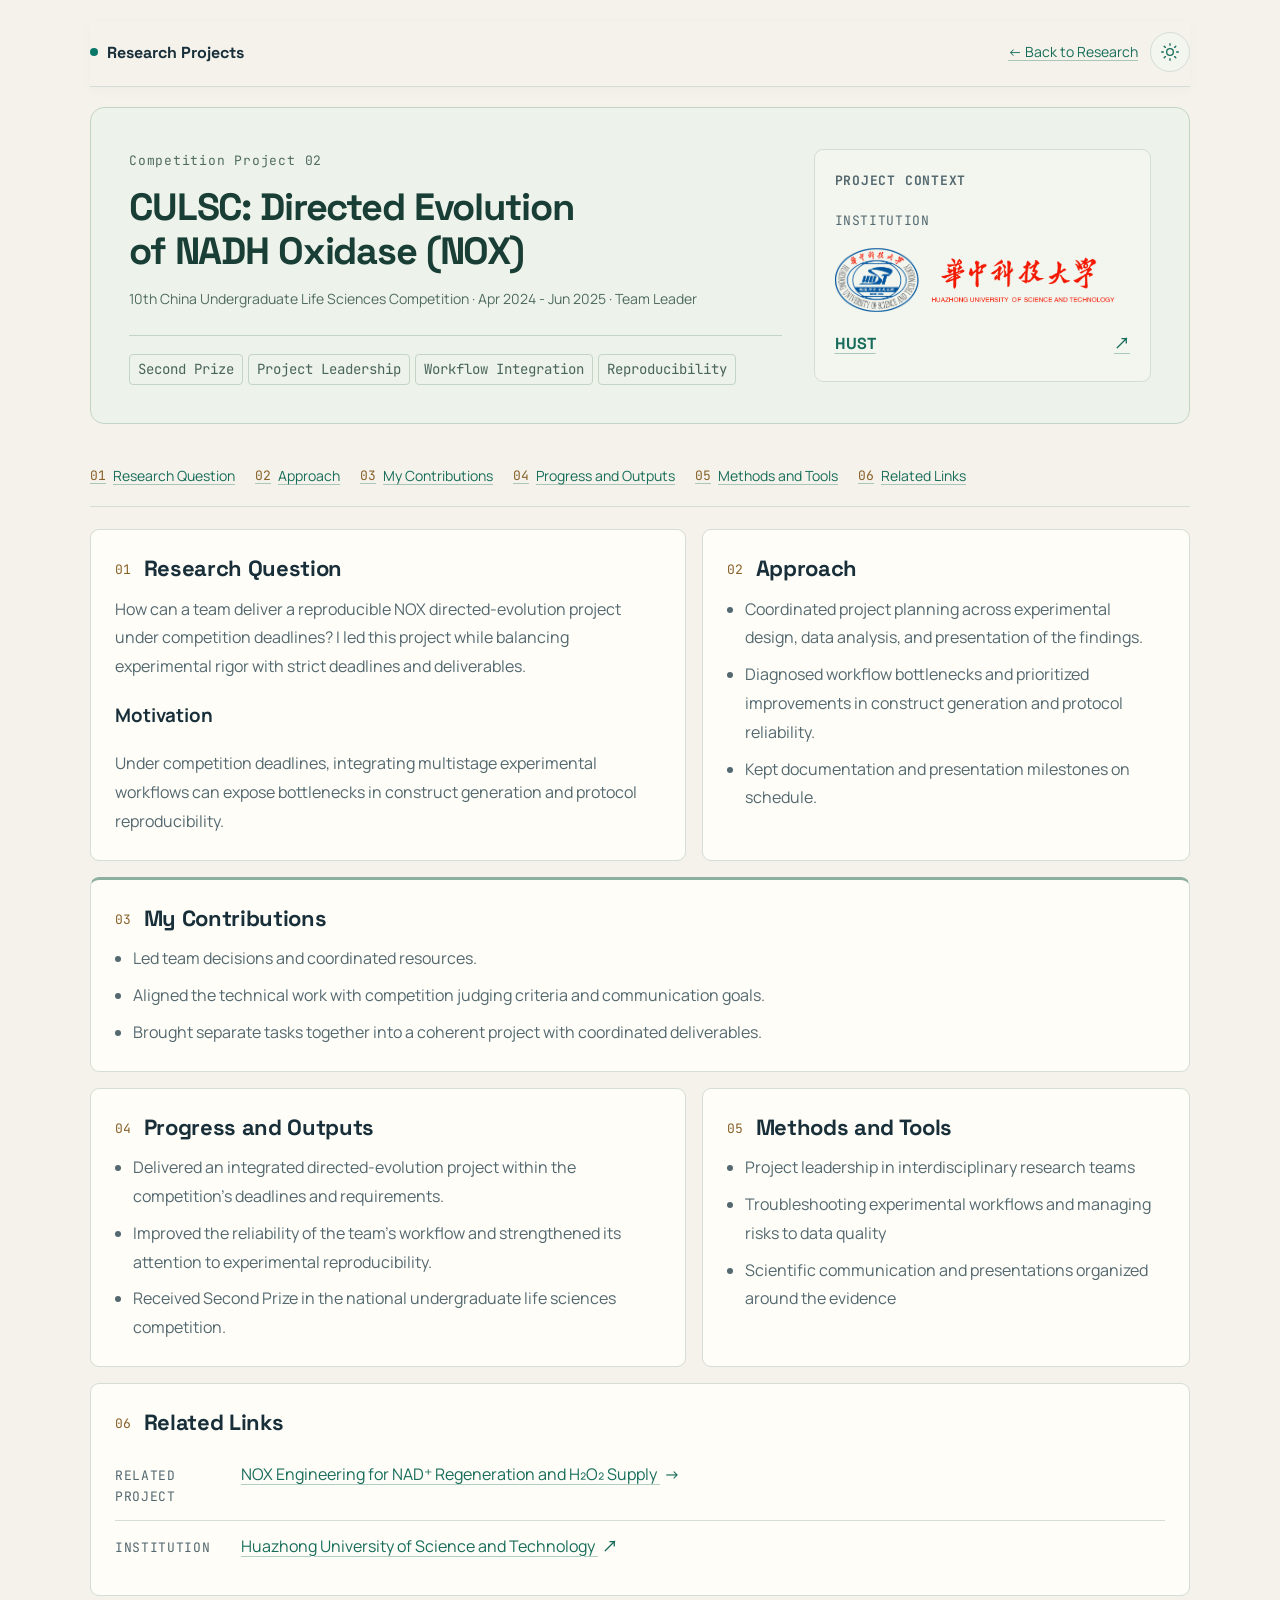
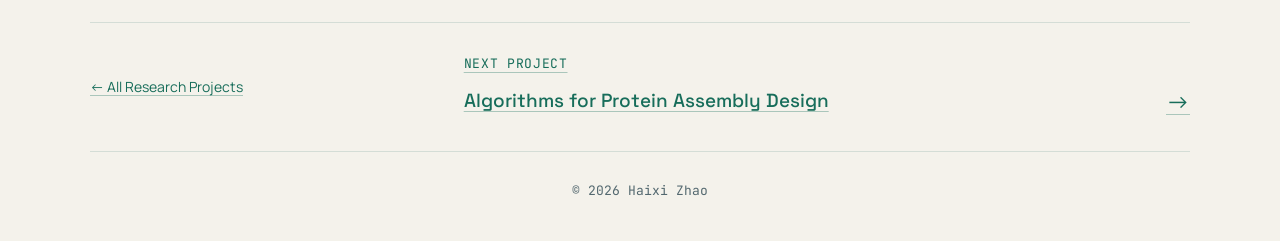
==== commit 931abdb9: "Emphasize algorithms for protein assembly design and align project scope with current CV" ====
--- a/projects/culsc-nox-team.html
+++ b/projects/culsc-nox-team.html
@@ -113,7 +113,7 @@
         <a class="project-nav-back" href="../index.html#research">← All Research Projects</a>
         <a class="project-next" href="rfd3-symmetric-assemblies.html">
           <span class="next-label">Next Project</span>
-          <strong>Constrained Design of Protein Assemblies</strong>
+          <strong>Algorithms for Protein Assembly Design</strong>
           <span class="next-arrow" aria-hidden="true">→</span>
         </a>
       </nav>
